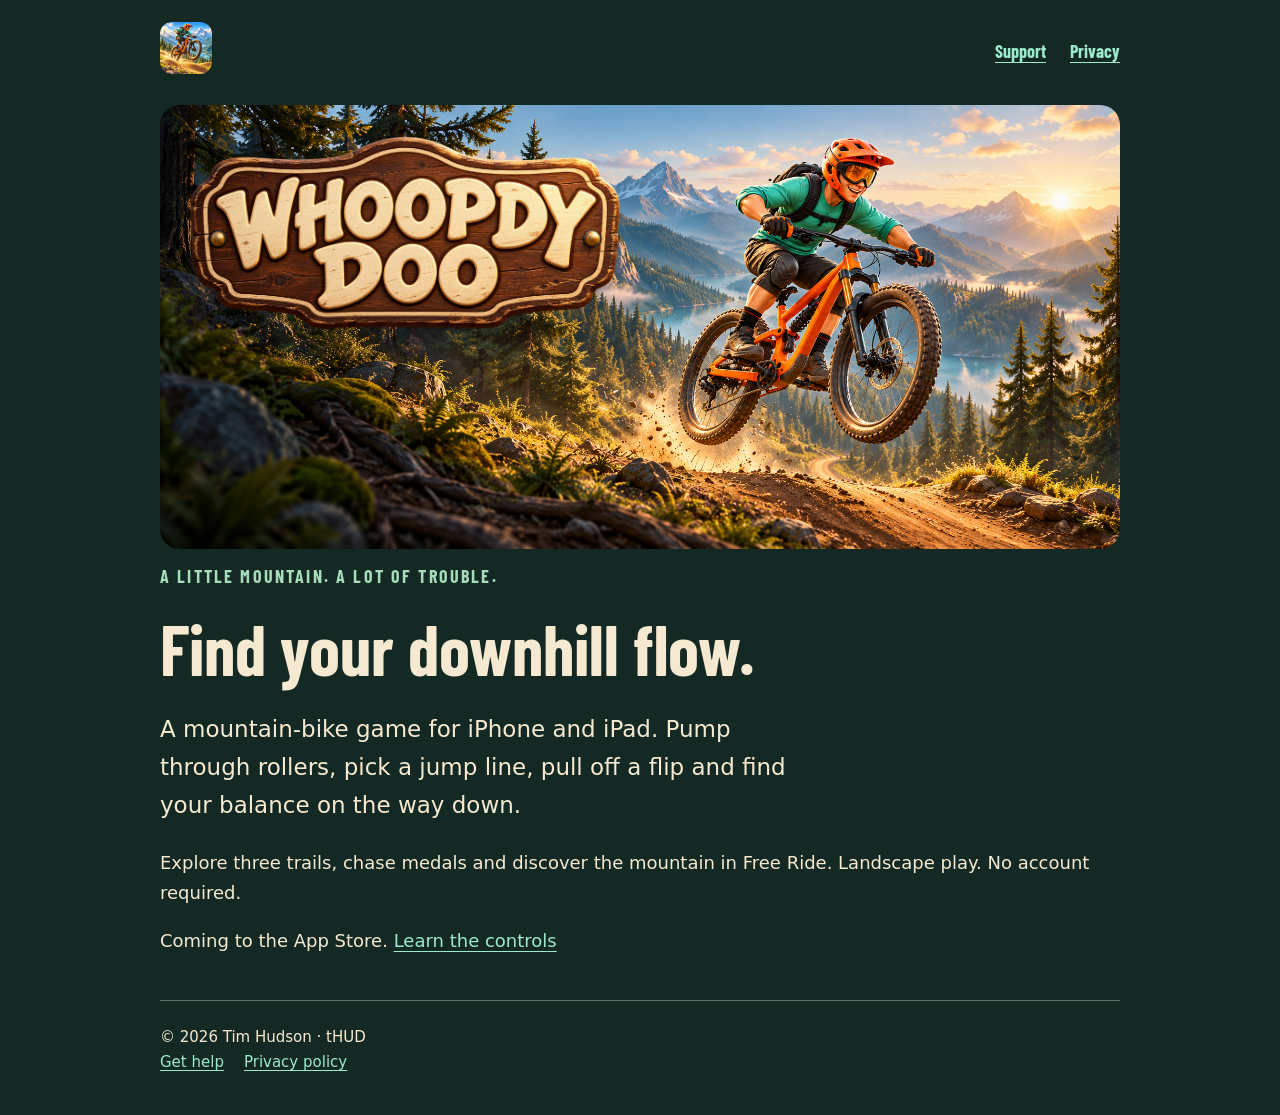
==== index.html @ 70274a1a "Publish Whoopdy Doo support and privacy pages" ====
<!doctype html><html lang="en"><head><meta charset="utf-8"><meta name="viewport" content="width=device-width,initial-scale=1"><title>Find your downhill flow | Whoopdy Doo</title><meta name="description" content="Official Whoopdy Doo mountain-bike game information, support and privacy."><link rel="icon" href="assets/icon.png"><link rel="stylesheet" href="style.css"></head><body><header><a href="./" aria-label="Whoopdy Doo home"><img src="assets/icon.png" alt="Whoopdy Doo mountain biker"></a><nav><a href="support/">Support</a></nav><nav><a href="privacy/">Privacy</a></nav></header><main><section class="hero" aria-label="Illustrated mountain-bike artwork"><img class="rider" src="assets/rider.png" alt="Illustrated rider jumping through a mountain forest"><img class="title" src="assets/title.png" alt="Whoopdy Doo"></section><p class="eyebrow">A LITTLE MOUNTAIN. A LOT OF TROUBLE.</p><h1>Find your downhill flow.</h1><p class="intro">A mountain-bike game for iPhone and iPad. Pump through rollers, pick a jump line, pull off a flip and find your balance on the way down.</p><p>Explore three trails, chase medals and discover the mountain in Free Ride. Landscape play. No account required.</p><p>Coming to the App Store. <a href="support/">Learn the controls</a></p></main><footer>© 2026 Tim Hudson · tHUD<br><a href="support/">Get help</a><a href="privacy/">Privacy policy</a></footer></body></html>
---- style.css ----
@font-face{font-family:Barlow;src:url(assets/BarlowCondensed-Bold.ttf) format("truetype");font-display:swap}*{box-sizing:border-box}body{margin:0;background:#142923;color:#f5ead1;font:18px/1.65 system-ui,sans-serif}a{color:#9ceacb;text-underline-offset:.2em}a:focus-visible{outline:3px solid #ffae4a;outline-offset:5px}header,main,footer{width:min(100% - 40px,960px);margin:auto}header{display:flex;gap:24px;align-items:center;padding:22px 0}header a:first-child{margin-right:auto}header img{width:52px;height:52px;border-radius:12px}h1,h2,.eyebrow,nav{font-family:Barlow,sans-serif;line-height:1.1}h1{font-size:clamp(38px,7vw,70px);margin:24px 0}h2{font-size:29px;margin-top:38px}.hero{position:relative;aspect-ratio:1600/740;border-radius:20px;overflow:hidden;background:#213f32}.hero .rider{width:100%;height:100%;object-fit:cover}.hero .title{position:absolute;width:45%;height:auto;left:3%;top:7%}.eyebrow{color:#a6dcba;letter-spacing:.12em;font-size:18px}.intro{font-size:23px;max-width:660px}.paper{max-width:760px;padding-bottom:35px}footer{border-top:1px solid #577361;padding:24px 0 40px;margin-top:45px;font-size:15px}footer a{margin-right:20px}@media(max-width:540px){header{gap:16px}header nav{font-size:17px}.hero{aspect-ratio:1.5}.hero .rider{object-fit:cover;object-position:68%}.hero .title{width:54%;left:1%;top:3%}.intro{font-size:20px}}
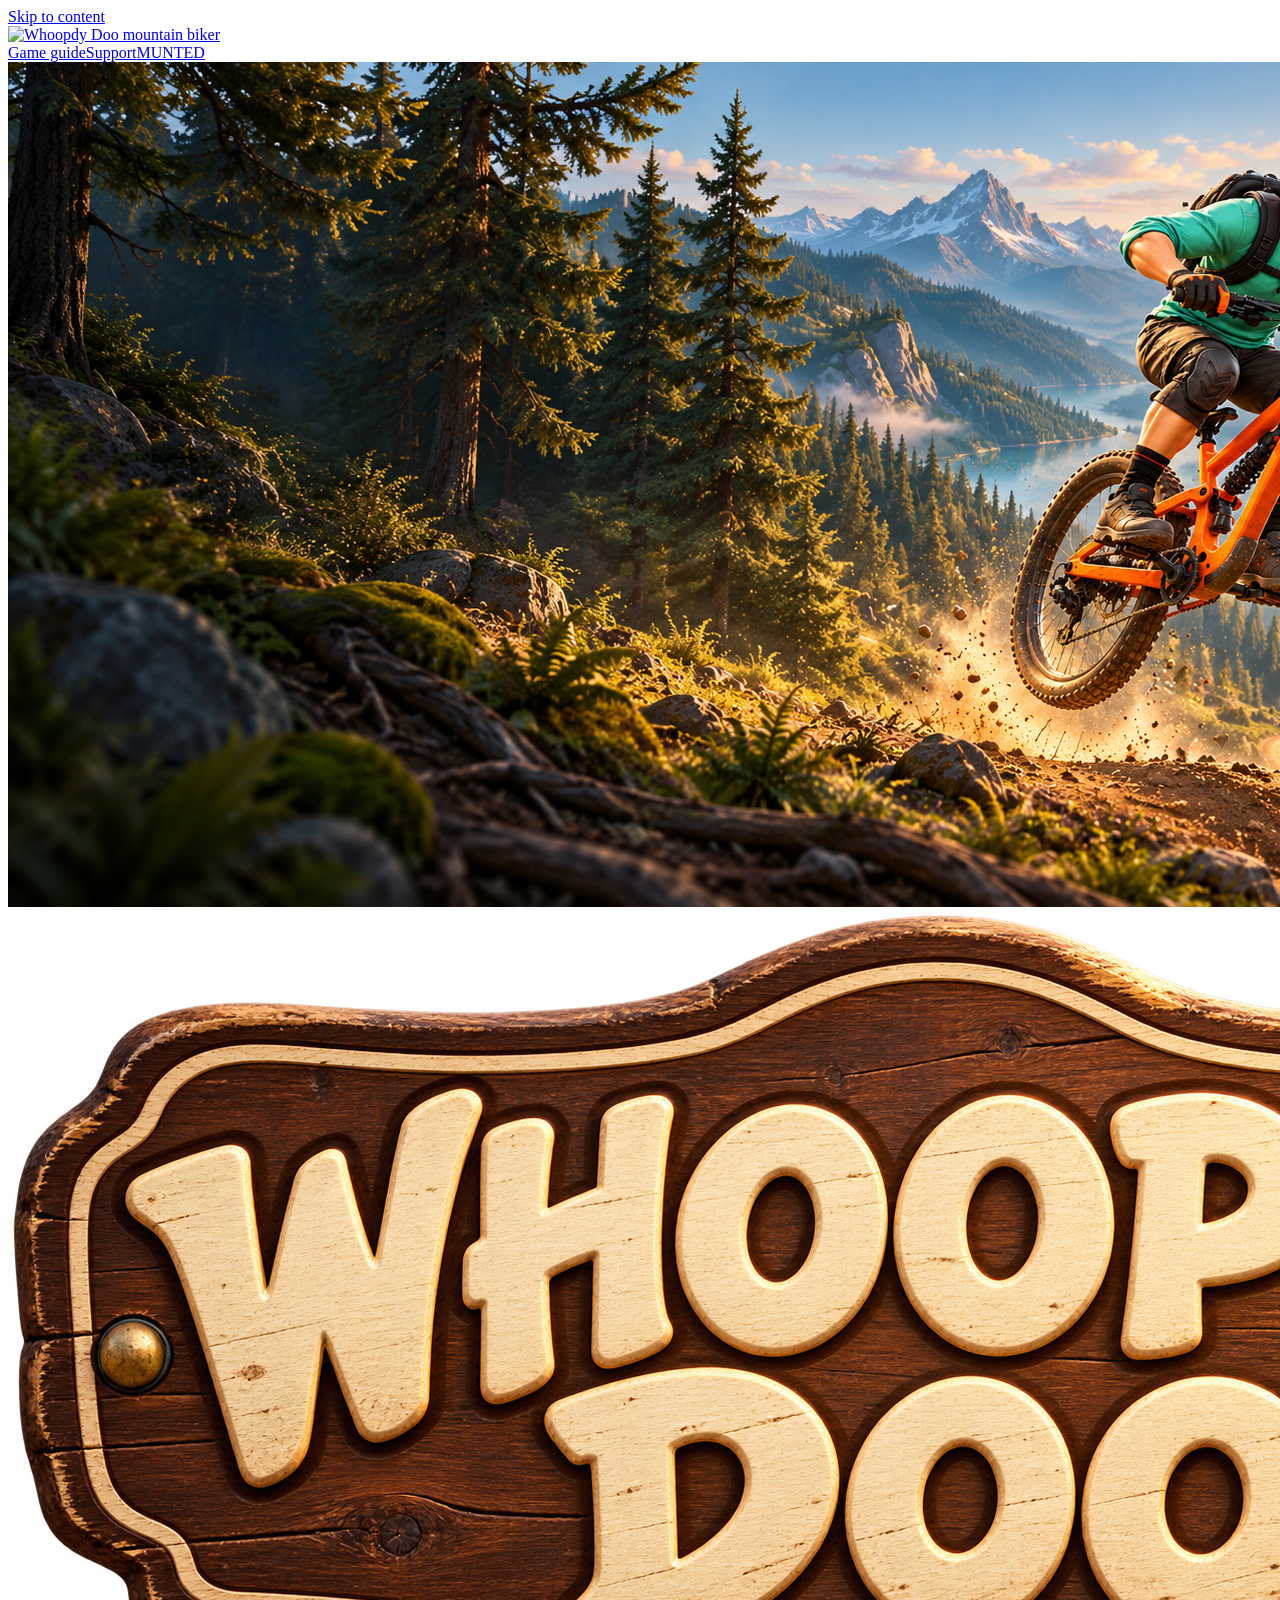
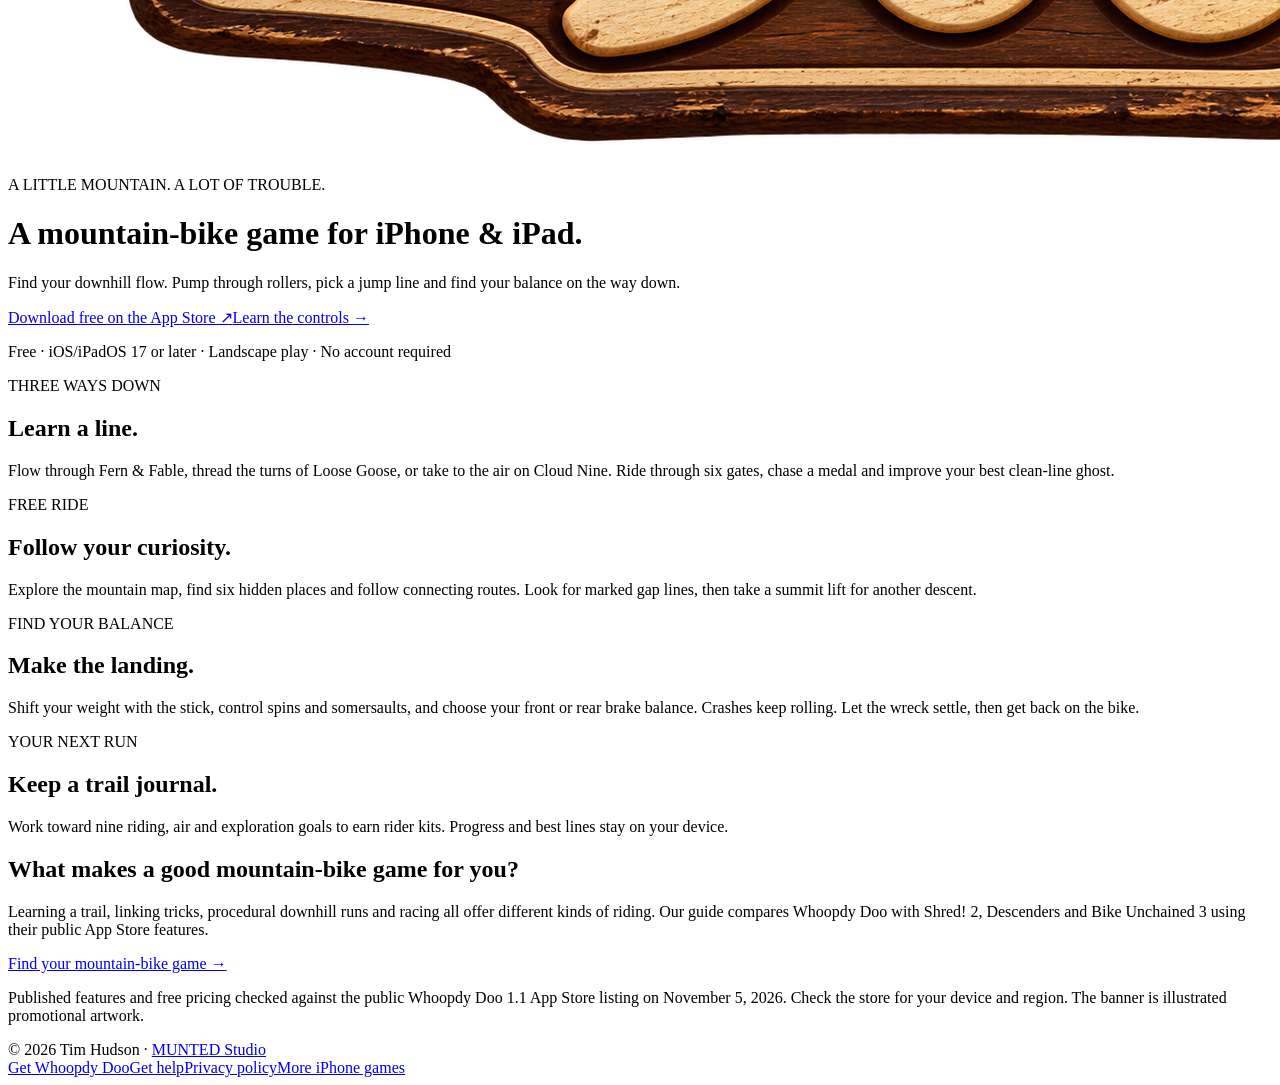
==== commit ffbfadd9: "Publish Whoopdy Doo download and mountain bike game comparison" ====
--- a/index.html
+++ b/index.html
@@ -1 +1,10 @@
-<!doctype html><html lang="en"><head><meta charset="utf-8"><meta name="viewport" content="width=device-width,initial-scale=1"><title>Find your downhill flow | Whoopdy Doo</title><meta name="description" content="Official Whoopdy Doo mountain-bike game information, support and privacy."><link rel="icon" href="assets/icon.png"><link rel="stylesheet" href="style.css"></head><body><header><a href="./" aria-label="Whoopdy Doo home"><img src="assets/icon.png" alt="Whoopdy Doo mountain biker"></a><nav><a href="support/">Support</a></nav><nav><a href="privacy/">Privacy</a></nav></header><main><section class="hero" aria-label="Illustrated mountain-bike artwork"><img class="rider" src="assets/rider.png" alt="Illustrated rider jumping through a mountain forest"><img class="title" src="assets/title.png" alt="Whoopdy Doo"></section><p class="eyebrow">A LITTLE MOUNTAIN. A LOT OF TROUBLE.</p><h1>Find your downhill flow.</h1><p class="intro">A mountain-bike game for iPhone and iPad. Pump through rollers, pick a jump line, pull off a flip and find your balance on the way down.</p><p>Explore three trails, chase medals and discover the mountain in Free Ride. Landscape play. No account required.</p><p>Coming to the App Store. <a href="support/">Learn the controls</a></p></main><footer>© 2026 Tim Hudson · tHUD<br><a href="support/">Get help</a><a href="privacy/">Privacy policy</a></footer></body></html>+<!doctype html>
+<html lang="en"><head><meta charset="utf-8"><meta name="viewport" content="width=device-width,initial-scale=1">
+<title>Whoopdy Doo | Free Mountain Bike Game for iPhone &amp; iPad</title><meta name="description" content="Ride three downhill trails, chase medals and explore Free Ride in Whoopdy Doo, a free mountain-bike game for iPhone and iPad from MUNTED Studio.">
+<link rel="canonical" href="https://timhudsonacs.github.io/whoopdy-doo-site/"><meta property="og:type" content="website"><meta property="og:title" content="Whoopdy Doo | Free Mountain Bike Game for iPhone &amp; iPad"><meta property="og:description" content="Ride three downhill trails, chase medals and explore Free Ride in Whoopdy Doo, a free mountain-bike game for iPhone and iPad from MUNTED Studio."><meta property="og:url" content="https://timhudsonacs.github.io/whoopdy-doo-site/"><meta property="og:image" content="https://timhudsonacs.github.io/whoopdy-doo-site/assets/rider.png"><meta property="og:image:alt" content="Illustrated Whoopdy Doo mountain biker jumping through a forest"><meta name="twitter:card" content="summary_large_image">
+<link rel="icon" href="/whoopdy-doo-site/assets/icon.png"><link rel="stylesheet" href="/whoopdy-doo-site/style.css?v=2">
+<script type="application/ld+json">{"@context": "https://schema.org", "@type": ["VideoGame", "MobileApplication"], "@id": "https://timhudsonacs.github.io/whoopdy-doo-site/#game", "name": "Whoopdy Doo", "url": "https://timhudsonacs.github.io/whoopdy-doo-site/", "description": "A downhill mountain-bike game for iPhone and iPad with three trails, medals, clean-line ghosts and Free Ride exploration.", "applicationCategory": "GameApplication", "gamePlatform": ["iPhone", "iPad"], "operatingSystem": "iOS 17.0 or later", "image": "https://timhudsonacs.github.io/whoopdy-doo-site/assets/icon.png", "downloadUrl": "https://apps.apple.com/us/app/whoopdy-doo/id6826962497", "offers": {"@type": "Offer", "price": "0", "priceCurrency": "USD"}, "creator": {"@type": "Organization", "@id": "https://shutupfly.timhudson.com/studio/#organization", "name": "MUNTED Studio", "url": "https://shutupfly.timhudson.com/studio/"}}</script></head>
+<body><a class="skip" href="#main">Skip to content</a><header><a href="/whoopdy-doo-site/" aria-label="Whoopdy Doo home"><img src="/whoopdy-doo-site/assets/icon.png" width="180" height="180" alt="Whoopdy Doo mountain biker"></a><nav aria-label="Main navigation"><a href="/whoopdy-doo-site/best-mountain-bike-game/">Game guide</a><a href="/whoopdy-doo-site/support/">Support</a><a href="https://shutupfly.timhudson.com/studio/">MUNTED</a></nav></header><main id="main"><section class="hero" aria-label="Illustrated mountain-bike artwork"><img class="rider" src="assets/rider.png" width="1860" height="845" alt="Illustrated rider jumping through a mountain forest"><img class="title" src="assets/title.png" width="1860" height="845" alt="Whoopdy Doo"></section>
+<p class="eyebrow">A LITTLE MOUNTAIN. A LOT OF TROUBLE.</p><h1>A mountain-bike game for iPhone &amp; iPad.</h1><p class="intro">Find your downhill flow. Pump through rollers, pick a jump line and find your balance on the way down.</p><div class="actions"><a class="button" href="https://apps.apple.com/us/app/whoopdy-doo/id6826962497">Download free on the App Store ↗</a><a href="support/">Learn the controls →</a></div><p class="note">Free · iOS/iPadOS 17 or later · Landscape play · No account required</p>
+<section class="feature-grid" aria-label="Ways to ride"><article><p class="eyebrow">THREE WAYS DOWN</p><h2>Learn a line.</h2><p>Flow through Fern &amp; Fable, thread the turns of Loose Goose, or take to the air on Cloud Nine. Ride through six gates, chase a medal and improve your best clean-line ghost.</p></article><article><p class="eyebrow">FREE RIDE</p><h2>Follow your curiosity.</h2><p>Explore the mountain map, find six hidden places and follow connecting routes. Look for marked gap lines, then take a summit lift for another descent.</p></article><article><p class="eyebrow">FIND YOUR BALANCE</p><h2>Make the landing.</h2><p>Shift your weight with the stick, control spins and somersaults, and choose your front or rear brake balance. Crashes keep rolling. Let the wreck settle, then get back on the bike.</p></article><article><p class="eyebrow">YOUR NEXT RUN</p><h2>Keep a trail journal.</h2><p>Work toward nine riding, air and exploration goals to earn rider kits. Progress and best lines stay on your device.</p></article></section>
+<aside class="callout"><h2>What makes a good mountain-bike game for you?</h2><p>Learning a trail, linking tricks, procedural downhill runs and racing all offer different kinds of riding. Our guide compares Whoopdy Doo with Shred! 2, Descenders and Bike Unchained 3 using their public App Store features.</p><a href="best-mountain-bike-game/">Find your mountain-bike game →</a></aside><p class="note">Published features and free pricing checked against the public Whoopdy Doo 1.1 App Store listing on November 5, 2026. Check the store for your device and region. The banner is illustrated promotional artwork.</p></main><footer>© 2026 Tim Hudson · <a href="https://shutupfly.timhudson.com/studio/">MUNTED Studio</a><br><a href="https://apps.apple.com/us/app/whoopdy-doo/id6826962497">Get Whoopdy Doo</a><a href="/whoopdy-doo-site/support/">Get help</a><a href="/whoopdy-doo-site/privacy/">Privacy policy</a><a href="https://shutupfly.timhudson.com/best-iphone-games/">More iPhone games</a></footer></body></html>
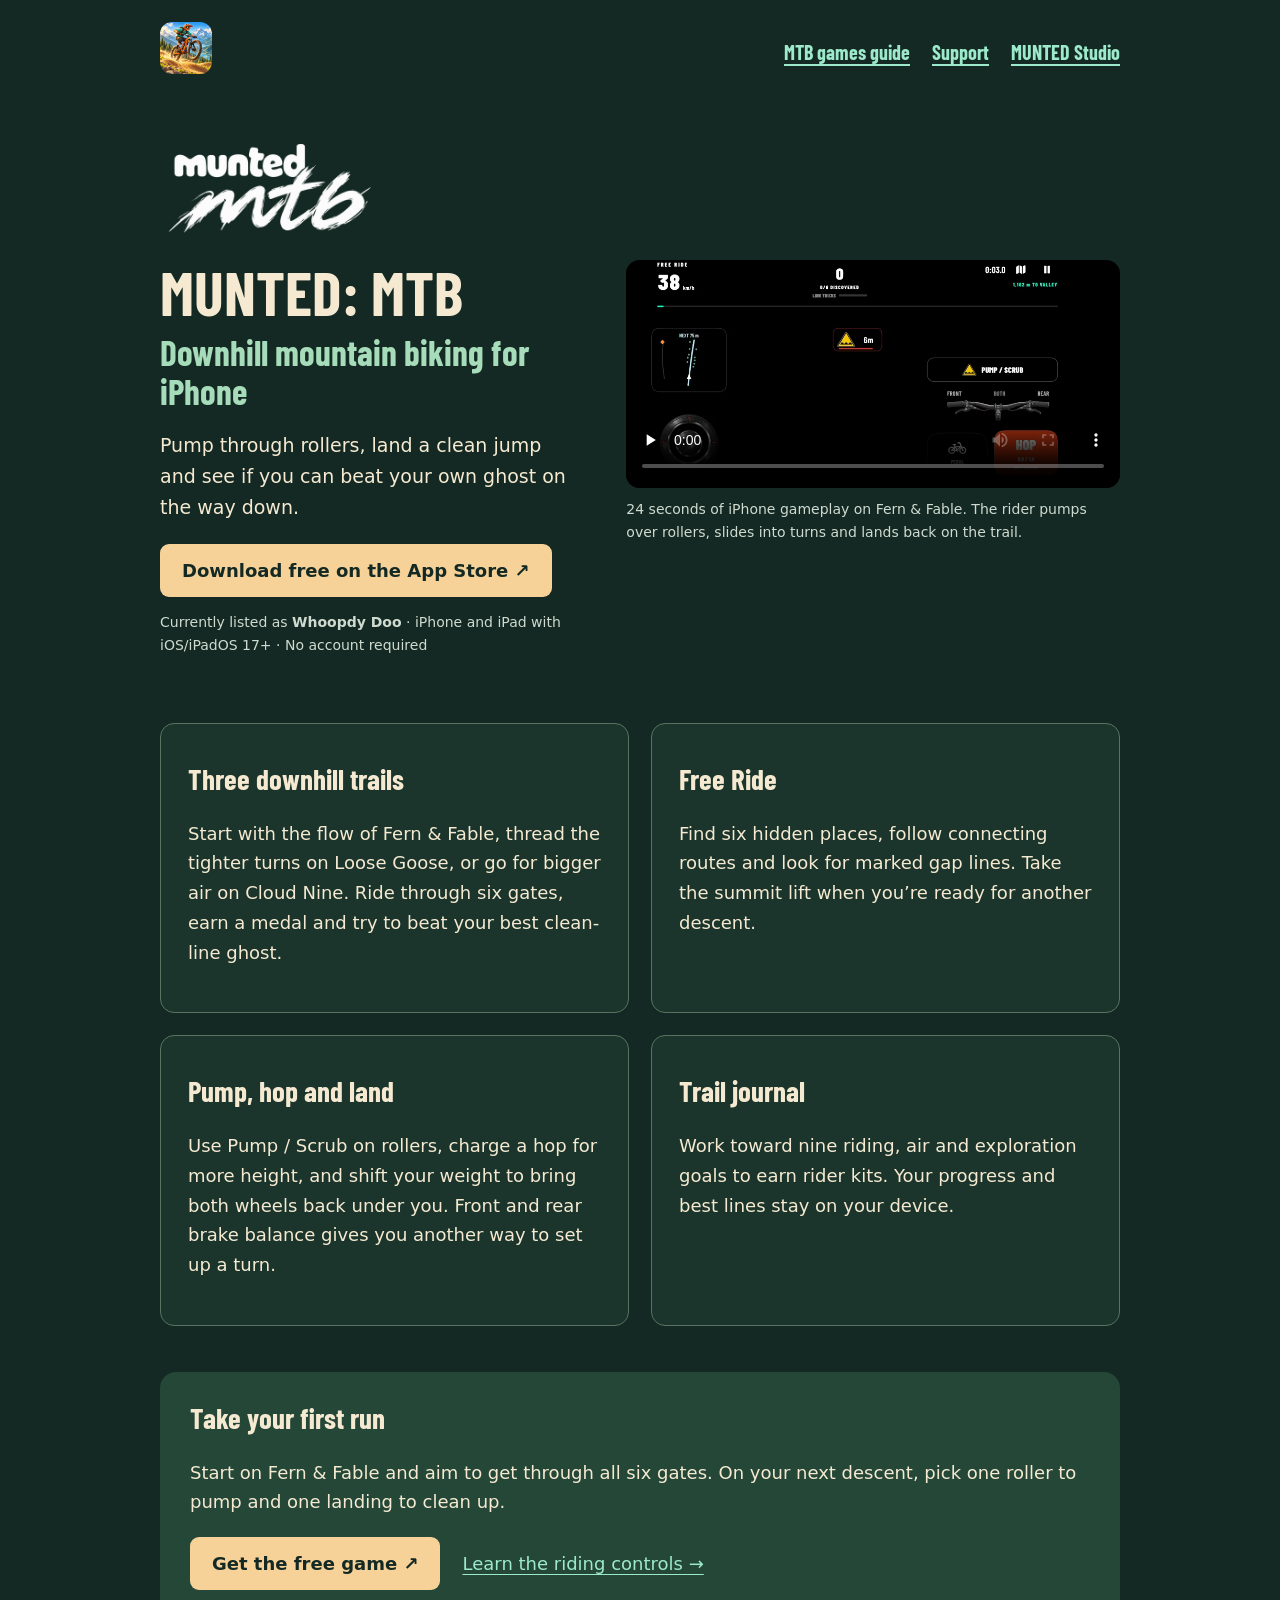
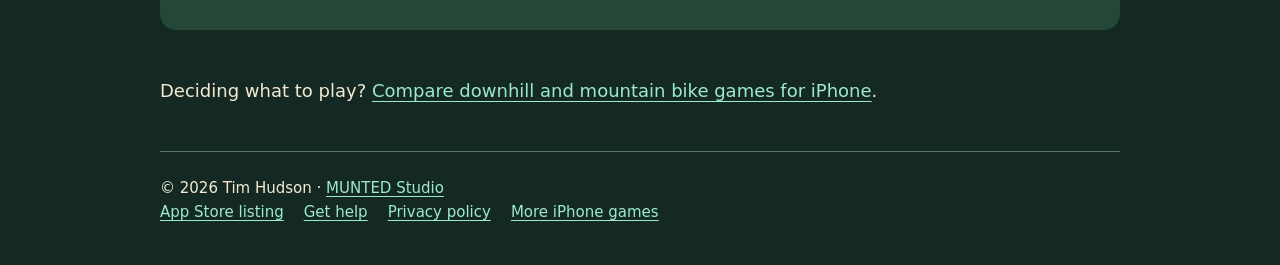
==== commit c779ce92: "Show real downhill gameplay and improve the iPhone MTB guide" ====
--- a/index.html
+++ b/index.html
@@ -1,10 +1,78 @@
 <!doctype html>
-<html lang="en"><head><meta charset="utf-8"><meta name="viewport" content="width=device-width,initial-scale=1">
-<title>Whoopdy Doo | Free Mountain Bike Game for iPhone &amp; iPad</title><meta name="description" content="Ride three downhill trails, chase medals and explore Free Ride in Whoopdy Doo, a free mountain-bike game for iPhone and iPad from MUNTED Studio.">
-<link rel="canonical" href="https://timhudsonacs.github.io/whoopdy-doo-site/"><meta property="og:type" content="website"><meta property="og:title" content="Whoopdy Doo | Free Mountain Bike Game for iPhone &amp; iPad"><meta property="og:description" content="Ride three downhill trails, chase medals and explore Free Ride in Whoopdy Doo, a free mountain-bike game for iPhone and iPad from MUNTED Studio."><meta property="og:url" content="https://timhudsonacs.github.io/whoopdy-doo-site/"><meta property="og:image" content="https://timhudsonacs.github.io/whoopdy-doo-site/assets/rider.png"><meta property="og:image:alt" content="Illustrated Whoopdy Doo mountain biker jumping through a forest"><meta name="twitter:card" content="summary_large_image">
-<link rel="icon" href="/whoopdy-doo-site/assets/icon.png"><link rel="stylesheet" href="/whoopdy-doo-site/style.css?v=2">
-<script type="application/ld+json">{"@context": "https://schema.org", "@type": ["VideoGame", "MobileApplication"], "@id": "https://timhudsonacs.github.io/whoopdy-doo-site/#game", "name": "Whoopdy Doo", "url": "https://timhudsonacs.github.io/whoopdy-doo-site/", "description": "A downhill mountain-bike game for iPhone and iPad with three trails, medals, clean-line ghosts and Free Ride exploration.", "applicationCategory": "GameApplication", "gamePlatform": ["iPhone", "iPad"], "operatingSystem": "iOS 17.0 or later", "image": "https://timhudsonacs.github.io/whoopdy-doo-site/assets/icon.png", "downloadUrl": "https://apps.apple.com/us/app/whoopdy-doo/id6826962497", "offers": {"@type": "Offer", "price": "0", "priceCurrency": "USD"}, "creator": {"@type": "Organization", "@id": "https://shutupfly.timhudson.com/studio/#organization", "name": "MUNTED Studio", "url": "https://shutupfly.timhudson.com/studio/"}}</script></head>
-<body><a class="skip" href="#main">Skip to content</a><header><a href="/whoopdy-doo-site/" aria-label="Whoopdy Doo home"><img src="/whoopdy-doo-site/assets/icon.png" width="180" height="180" alt="Whoopdy Doo mountain biker"></a><nav aria-label="Main navigation"><a href="/whoopdy-doo-site/best-mountain-bike-game/">Game guide</a><a href="/whoopdy-doo-site/support/">Support</a><a href="https://shutupfly.timhudson.com/studio/">MUNTED</a></nav></header><main id="main"><section class="hero" aria-label="Illustrated mountain-bike artwork"><img class="rider" src="assets/rider.png" width="1860" height="845" alt="Illustrated rider jumping through a mountain forest"><img class="title" src="assets/title.png" width="1860" height="845" alt="Whoopdy Doo"></section>
-<p class="eyebrow">A LITTLE MOUNTAIN. A LOT OF TROUBLE.</p><h1>A mountain-bike game for iPhone &amp; iPad.</h1><p class="intro">Find your downhill flow. Pump through rollers, pick a jump line and find your balance on the way down.</p><div class="actions"><a class="button" href="https://apps.apple.com/us/app/whoopdy-doo/id6826962497">Download free on the App Store ↗</a><a href="support/">Learn the controls →</a></div><p class="note">Free · iOS/iPadOS 17 or later · Landscape play · No account required</p>
-<section class="feature-grid" aria-label="Ways to ride"><article><p class="eyebrow">THREE WAYS DOWN</p><h2>Learn a line.</h2><p>Flow through Fern &amp; Fable, thread the turns of Loose Goose, or take to the air on Cloud Nine. Ride through six gates, chase a medal and improve your best clean-line ghost.</p></article><article><p class="eyebrow">FREE RIDE</p><h2>Follow your curiosity.</h2><p>Explore the mountain map, find six hidden places and follow connecting routes. Look for marked gap lines, then take a summit lift for another descent.</p></article><article><p class="eyebrow">FIND YOUR BALANCE</p><h2>Make the landing.</h2><p>Shift your weight with the stick, control spins and somersaults, and choose your front or rear brake balance. Crashes keep rolling. Let the wreck settle, then get back on the bike.</p></article><article><p class="eyebrow">YOUR NEXT RUN</p><h2>Keep a trail journal.</h2><p>Work toward nine riding, air and exploration goals to earn rider kits. Progress and best lines stay on your device.</p></article></section>
-<aside class="callout"><h2>What makes a good mountain-bike game for you?</h2><p>Learning a trail, linking tricks, procedural downhill runs and racing all offer different kinds of riding. Our guide compares Whoopdy Doo with Shred! 2, Descenders and Bike Unchained 3 using their public App Store features.</p><a href="best-mountain-bike-game/">Find your mountain-bike game →</a></aside><p class="note">Published features and free pricing checked against the public Whoopdy Doo 1.1 App Store listing on November 5, 2026. Check the store for your device and region. The banner is illustrated promotional artwork.</p></main><footer>© 2026 Tim Hudson · <a href="https://shutupfly.timhudson.com/studio/">MUNTED Studio</a><br><a href="https://apps.apple.com/us/app/whoopdy-doo/id6826962497">Get Whoopdy Doo</a><a href="/whoopdy-doo-site/support/">Get help</a><a href="/whoopdy-doo-site/privacy/">Privacy policy</a><a href="https://shutupfly.timhudson.com/best-iphone-games/">More iPhone games</a></footer></body></html>+<html lang="en">
+<head>
+  <meta charset="utf-8">
+  <meta name="viewport" content="width=device-width,initial-scale=1">
+  <title>MUNTED: MTB | Free Downhill Mountain Bike Game for iPhone</title>
+  <meta name="google-site-verification" content="oeOaqKVYe6CMXLWaYqzfzxqgpllhkVoMP37SHTGKVPU">
+  <meta name="apple-itunes-app" content="app-id=6826962497, affiliate-data=pt=127545438&amp;ct=mtb_game_site&amp;mt=8">
+  <meta name="description" content="Pump rollers, land jumps and chase your own ghost in MUNTED: MTB. Play the free downhill mountain bike game on iPhone and iPad, listed as Whoopdy Doo.">
+  <link rel="canonical" href="https://timhudsonacs.github.io/whoopdy-doo-site/">
+  <meta property="og:type" content="website">
+  <meta property="og:title" content="MUNTED: MTB | Free Downhill Mountain Bike Game for iPhone">
+  <meta property="og:description" content="Ride three downhill trails and explore in Free Ride. Free for iPhone and iPad, currently listed as Whoopdy Doo.">
+  <meta property="og:url" content="https://timhudsonacs.github.io/whoopdy-doo-site/">
+  <meta property="og:image" content="https://timhudsonacs.github.io/whoopdy-doo-site/assets/fern-and-fable-preview.webp">
+  <meta property="og:image:alt" content="iPhone gameplay on the Fern &amp; Fable downhill trail">
+  <meta name="twitter:card" content="summary_large_image">
+  <link rel="icon" href="assets/icon.png">
+  <link rel="stylesheet" href="style.css?v=3">
+  <script type="application/ld+json">
+  {
+    "@context": "https://schema.org",
+    "@type": ["VideoGame", "MobileApplication"],
+    "@id": "https://timhudsonacs.github.io/whoopdy-doo-site/#game",
+    "name": "MUNTED: MTB",
+    "alternateName": "Whoopdy Doo",
+    "url": "https://timhudsonacs.github.io/whoopdy-doo-site/",
+    "description": "A free downhill mountain bike game for iPhone and iPad, currently listed as Whoopdy Doo. Ride three trails, chase medals and clean-line ghosts, or explore in Free Ride.",
+    "applicationCategory": "GameApplication",
+    "gamePlatform": ["iPhone", "iPad"],
+    "operatingSystem": "iOS 17.0 or later",
+    "image": "https://timhudsonacs.github.io/whoopdy-doo-site/assets/munted-mtb-logo.webp",
+    "screenshot": "https://timhudsonacs.github.io/whoopdy-doo-site/assets/fern-and-fable-preview.webp",
+    "downloadUrl": "https://apps.apple.com/us/app/whoopdy-doo/id6826962497",
+    "offers": {"@type": "Offer", "price": "0", "priceCurrency": "USD"},
+    "creator": {"@type": "Organization", "@id": "https://shutupfly.timhudson.com/studio/#organization", "name": "MUNTED Studio", "url": "https://shutupfly.timhudson.com/studio/"}
+  }
+  </script>
+</head>
+<body>
+<a class="skip" href="#main">Skip to content</a>
+<header>
+  <a href="/whoopdy-doo-site/" aria-label="MUNTED MTB home"><img src="assets/icon.png" width="180" height="180" alt=""></a>
+  <nav aria-label="Main navigation"><a href="best-mountain-bike-game/">MTB games guide</a><a href="support/">Support</a><a href="https://shutupfly.timhudson.com/studio/">MUNTED Studio</a></nav>
+</header>
+<main id="main">
+  <section class="release-hero" aria-labelledby="release-title">
+    <div>
+      <img class="release-logo" src="assets/munted-mtb-logo.webp" width="960" height="480" alt="">
+      <h1 id="release-title">MUNTED: MTB <span>Downhill mountain biking for iPhone</span></h1>
+      <p class="intro">Pump through rollers, land a clean jump and see if you can beat your own ghost on the way down.</p>
+      <div class="actions"><a class="button" href="https://apps.apple.com/app/apple-store/id6826962497?pt=127545438&amp;ct=mtb_game_site&amp;mt=8" aria-describedby="store-details">Download free on the App Store ↗</a></div>
+      <p class="note" id="store-details">Currently listed as <strong>Whoopdy Doo</strong> · iPhone and iPad with iOS/iPadOS 17+ · No account required</p>
+    </div>
+    <figure class="ride-preview">
+      <video controls playsinline preload="none" width="960" height="444" poster="assets/fern-and-fable-preview.webp" aria-label="Fern and Fable gameplay preview" aria-describedby="ride-caption">
+        <source src="assets/fern-and-fable-iphone.mp4" type="video/mp4">
+        <a href="assets/fern-and-fable-iphone.mp4">Open the gameplay video</a>
+      </video>
+      <figcaption id="ride-caption">24 seconds of iPhone gameplay on Fern &amp; Fable. The rider pumps over rollers, slides into turns and lands back on the trail.</figcaption>
+    </figure>
+  </section>
+  <section class="feature-grid" aria-label="Ways to ride">
+    <article><h2>Three downhill trails</h2><p>Start with the flow of Fern &amp; Fable, thread the tighter turns on Loose Goose, or go for bigger air on Cloud Nine. Ride through six gates, earn a medal and try to beat your best clean-line ghost.</p></article>
+    <article><h2>Free Ride</h2><p>Find six hidden places, follow connecting routes and look for marked gap lines. Take the summit lift when you’re ready for another descent.</p></article>
+    <article><h2>Pump, hop and land</h2><p>Use Pump / Scrub on rollers, charge a hop for more height, and shift your weight to bring both wheels back under you. Front and rear brake balance gives you another way to set up a turn.</p></article>
+    <article><h2>Trail journal</h2><p>Work toward nine riding, air and exploration goals to earn rider kits. Your progress and best lines stay on your device.</p></article>
+  </section>
+  <aside class="callout">
+    <h2>Take your first run</h2>
+    <p>Start on Fern &amp; Fable and aim to get through all six gates. On your next descent, pick one roller to pump and one landing to clean up.</p>
+    <div class="actions"><a class="button" href="https://apps.apple.com/app/apple-store/id6826962497?pt=127545438&amp;ct=mtb_game_site&amp;mt=8" aria-describedby="store-details">Get the free game ↗</a><a href="support/">Learn the riding controls →</a></div>
+  </aside>
+  <p>Deciding what to play? <a href="best-mountain-bike-game/">Compare downhill and mountain bike games for iPhone</a>.</p>
+</main>
+<footer>© 2026 Tim Hudson · <a href="https://shutupfly.timhudson.com/studio/">MUNTED Studio</a><br><a href="https://apps.apple.com/us/app/whoopdy-doo/id6826962497">App Store listing</a><a href="support/">Get help</a><a href="privacy/">Privacy policy</a><a href="https://shutupfly.timhudson.com/best-iphone-games/">More iPhone games</a></footer>
+</body>
+</html>
--- a/style.css
+++ b/style.css
@@ -0,0 +1,27 @@
+@font-face{font-family:Barlow;src:url(assets/BarlowCondensed-Bold.ttf) format("truetype");font-display:swap}*{box-sizing:border-box}body{margin:0;background:#142923;color:#f5ead1;font:18px/1.65 system-ui,sans-serif}a{color:#9ceacb;text-underline-offset:.2em}a:focus-visible{outline:3px solid #ffae4a;outline-offset:5px}header,main,footer{width:min(100% - 40px,960px);margin:auto}header{display:flex;gap:24px;align-items:center;padding:22px 0}header a:first-child{margin-right:auto}header img{width:52px;height:52px;border-radius:12px}h1,h2,.eyebrow,nav{font-family:Barlow,sans-serif;line-height:1.1}h1{font-size:clamp(38px,7vw,70px);margin:24px 0}h2{font-size:29px;margin-top:38px}.hero{position:relative;aspect-ratio:1600/740;border-radius:20px;overflow:hidden;background:#213f32}.hero .rider{width:100%;height:100%;object-fit:cover}.hero .title{position:absolute;width:45%;height:auto;left:3%;top:7%}.eyebrow{color:#a6dcba;letter-spacing:.12em;font-size:18px}.intro{font-size:23px;max-width:660px}.paper{max-width:760px;padding-bottom:35px}footer{border-top:1px solid #577361;padding:24px 0 40px;margin-top:45px;font-size:15px}footer a{margin-right:20px}@media(max-width:540px){header{gap:16px}header nav{font-size:17px}.hero{aspect-ratio:1.5}.hero .rider{object-fit:cover;object-position:68%}.hero .title{width:54%;left:1%;top:3%}.intro{font-size:20px}}
+/* Public release and riding guide */
+html{scroll-behavior:smooth;scroll-padding-top:24px}header nav{display:flex;gap:22px;flex-wrap:wrap}header nav a:first-child{margin-right:0}header nav a{font-size:20px}h3{font:30px/1.15 Barlow,sans-serif;margin:0 0 18px}section{margin-bottom:44px}.hero{margin-bottom:30px}img{max-width:100%}.actions{display:flex;flex-wrap:wrap;gap:22px;align-items:center;margin:28px 0}.button{display:inline-block;padding:13px 22px;background:#f6d299;color:#142923;border-radius:9px;text-decoration:none;font-weight:750;line-height:1.5}.button:hover{background:#ffe5b9}.note{font-size:14px;color:#cfdbd0;max-width:850px}.feature-grid{display:grid;grid-template-columns:1fr 1fr;gap:22px;margin:40px 0}.feature-grid article{padding:27px;border:1px solid #577361;border-radius:14px;background:#1b352c}.feature-grid h2{margin-top:12px}.feature-grid p{margin-top:0}.callout{padding:30px;background:#244738;border-radius:16px;margin:46px 0}.callout h2{margin-top:0}.riding-guide>h1{max-width:850px}.disclosure{padding:20px 24px;border-left:3px solid #f6d299;background:#1b352c}.jump-links{display:flex;gap:20px;flex-wrap:wrap;margin:30px 0 45px}.jump-links a{font:20px Barlow,sans-serif}.table-scroll{max-width:100%;overflow:auto;border:1px solid #577361;border-radius:12px}.table-scroll:focus-visible{outline:3px solid #ffae4a;outline-offset:4px}table{width:100%;border-collapse:collapse;font-size:16px;min-width:650px;text-align:left}caption{text-align:left;font-weight:700;padding:16px;background:#244738}th,td{padding:16px;vertical-align:top;border-top:1px solid #577361}thead{background:#1b352c}tbody th{min-width:150px}.skip{position:absolute;left:12px;top:-100px;background:#f6d299;color:#142923;padding:12px;z-index:2}.skip:focus{top:12px}footer{overflow-wrap:anywhere}footer a{display:inline-block}a,button{touch-action:manipulation}@media(max-width:640px){.feature-grid{grid-template-columns:1fr;gap:16px}.feature-grid article,.callout{padding:22px}header{align-items:flex-start;gap:16px}header nav{gap:14px}header nav a{font-size:18px}h1{font-size:42px}.disclosure{padding:16px 20px}.actions .button{width:100%;text-align:center}}@media(prefers-reduced-motion:reduce){html{scroll-behavior:auto}}
+
+.release-hero {
+  display: grid;
+  grid-template-columns: 1fr 1.18fr;
+  gap: clamp(24px, 4vw, 48px);
+  align-items: center;
+  margin: 28px 0 52px;
+}
+.release-logo { display: block; width: min(220px, 65%); height: auto; }
+.release-hero h1 { font-size: clamp(42px, 5vw, 62px); margin: 14px 0 18px; }
+.release-hero h1 span { display: block; font-size: .57em; margin-top: 8px; color: #a6dcba; }
+.release-hero .intro { font-size: 19px; }
+.release-hero .actions, .callout .actions { margin: 20px 0 10px; }
+.ride-preview { margin: 0; }
+.ride-preview video { display: block; width: 100%; height: auto; aspect-ratio: 960 / 444; background: #101d19; border-radius: 14px; }
+.ride-preview figcaption { color: #cfdbd0; font-size: 14px; margin-top: 10px; }
+.guide-picks { padding-left: 1.35em; }
+.guide-picks li { margin-bottom: .7em; }
+.riding-guide figure { max-width: 760px; }
+.riding-guide .ride-preview img { display: block; width: 100%; height: auto; border-radius: 14px; }
+.riding-guide .feature-grid h3 { margin-bottom: 10px; }
+@media (max-width: 720px) {
+  .release-hero { grid-template-columns: 1fr; margin-top: 0; }
+}
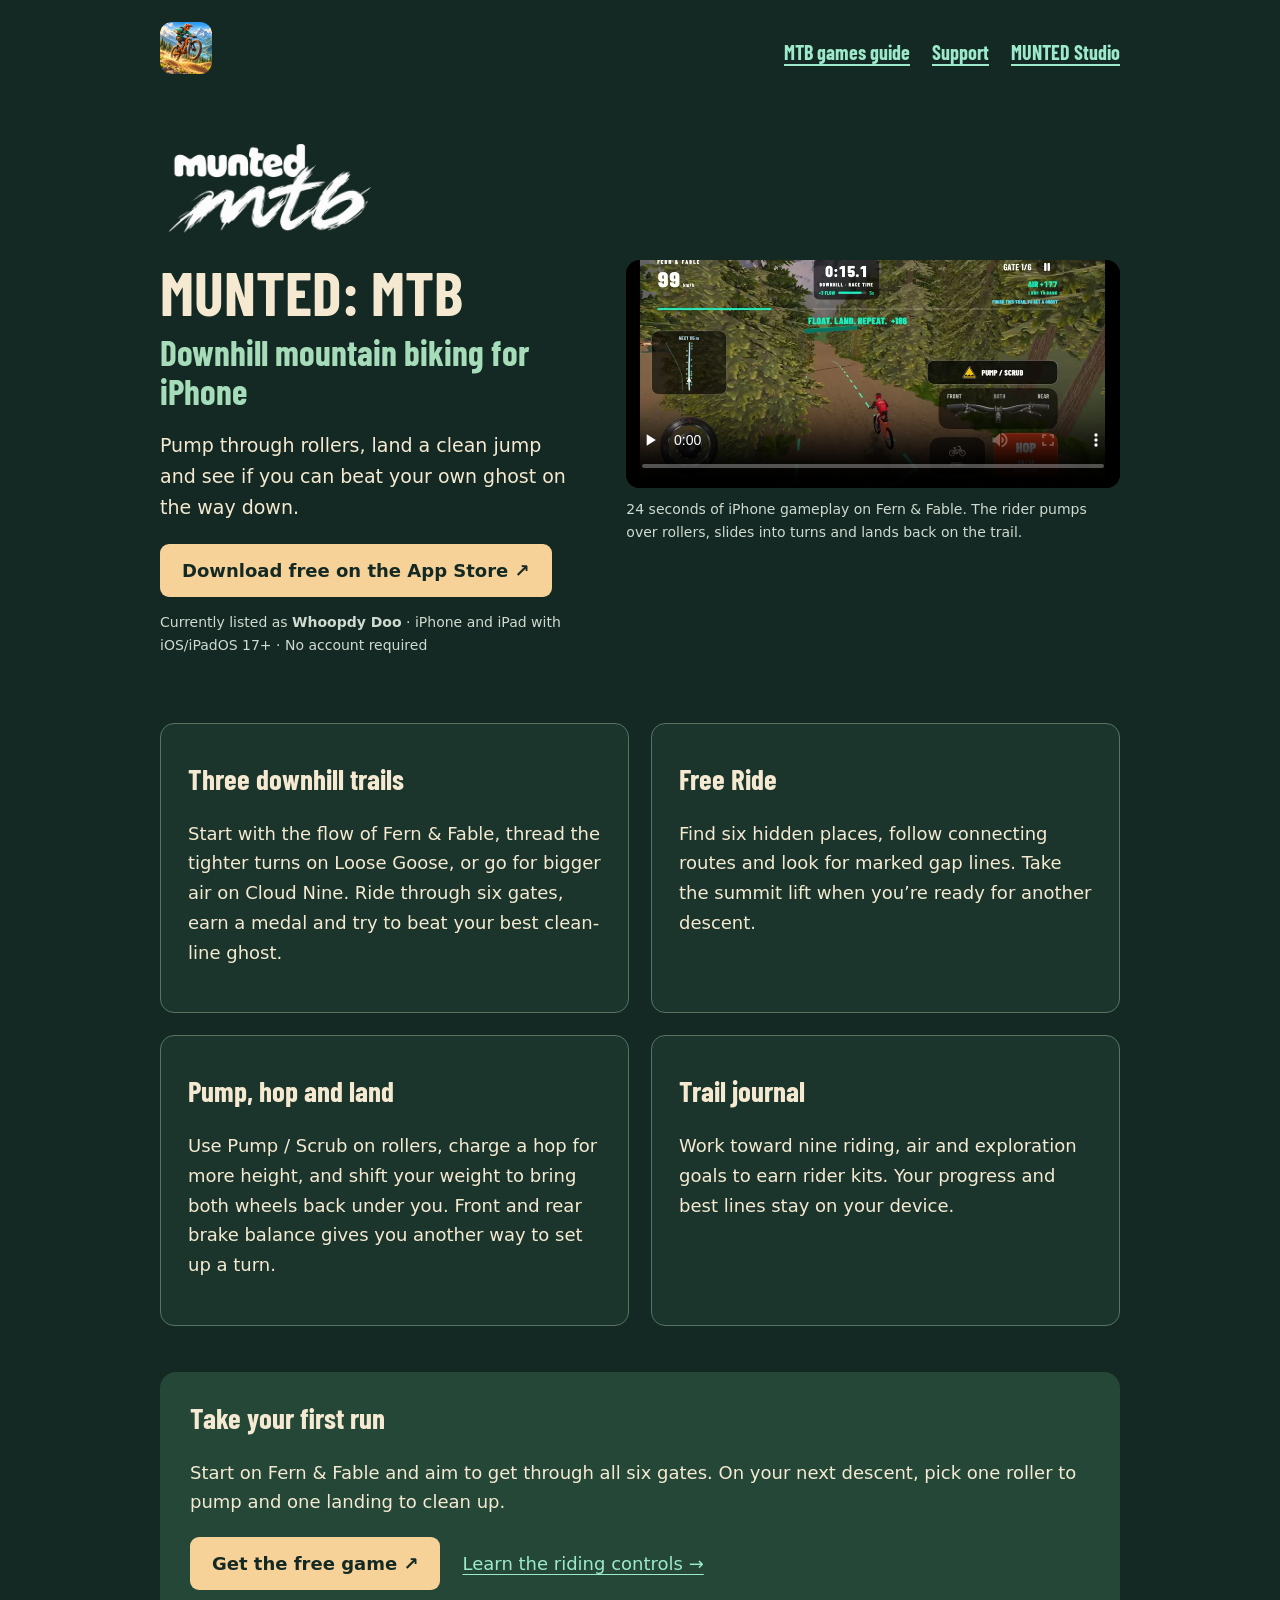
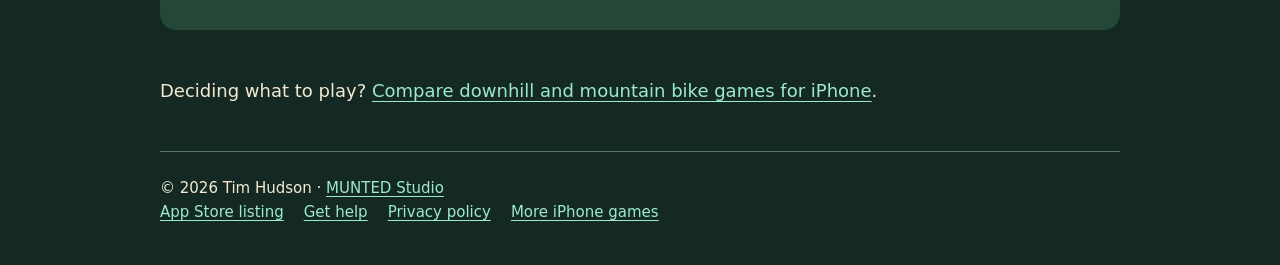
==== commit ee7c8724: "Show a clear riding frame before preview playback" ====
--- a/index.html
+++ b/index.html
@@ -12,7 +12,7 @@
   <meta property="og:title" content="MUNTED: MTB | Free Downhill Mountain Bike Game for iPhone">
   <meta property="og:description" content="Ride three downhill trails and explore in Free Ride. Free for iPhone and iPad, currently listed as Whoopdy Doo.">
   <meta property="og:url" content="https://timhudsonacs.github.io/whoopdy-doo-site/">
-  <meta property="og:image" content="https://timhudsonacs.github.io/whoopdy-doo-site/assets/fern-and-fable-preview.webp">
+  <meta property="og:image" content="https://timhudsonacs.github.io/whoopdy-doo-site/assets/fern-and-fable-gameplay.webp">
   <meta property="og:image:alt" content="iPhone gameplay on the Fern &amp; Fable downhill trail">
   <meta name="twitter:card" content="summary_large_image">
   <link rel="icon" href="assets/icon.png">
@@ -30,7 +30,7 @@
     "gamePlatform": ["iPhone", "iPad"],
     "operatingSystem": "iOS 17.0 or later",
     "image": "https://timhudsonacs.github.io/whoopdy-doo-site/assets/munted-mtb-logo.webp",
-    "screenshot": "https://timhudsonacs.github.io/whoopdy-doo-site/assets/fern-and-fable-preview.webp",
+    "screenshot": "https://timhudsonacs.github.io/whoopdy-doo-site/assets/fern-and-fable-gameplay.webp",
     "downloadUrl": "https://apps.apple.com/us/app/whoopdy-doo/id6826962497",
     "offers": {"@type": "Offer", "price": "0", "priceCurrency": "USD"},
     "creator": {"@type": "Organization", "@id": "https://shutupfly.timhudson.com/studio/#organization", "name": "MUNTED Studio", "url": "https://shutupfly.timhudson.com/studio/"}
@@ -52,8 +52,8 @@
       <div class="actions"><a class="button" href="https://apps.apple.com/app/apple-store/id6826962497?pt=127545438&amp;ct=mtb_game_site&amp;mt=8" aria-describedby="store-details">Download free on the App Store ↗</a></div>
       <p class="note" id="store-details">Currently listed as <strong>Whoopdy Doo</strong> · iPhone and iPad with iOS/iPadOS 17+ · No account required</p>
     </div>
-    <figure class="ride-preview">
-      <video controls playsinline preload="none" width="960" height="444" poster="assets/fern-and-fable-preview.webp" aria-label="Fern and Fable gameplay preview" aria-describedby="ride-caption">
+    <figure class="ride-preview" id="gameplay">
+      <video controls playsinline preload="none" width="960" height="444" poster="assets/fern-and-fable-gameplay.webp" aria-label="Fern and Fable gameplay preview" aria-describedby="ride-caption">
         <source src="assets/fern-and-fable-iphone.mp4" type="video/mp4">
         <a href="assets/fern-and-fable-iphone.mp4">Open the gameplay video</a>
       </video>
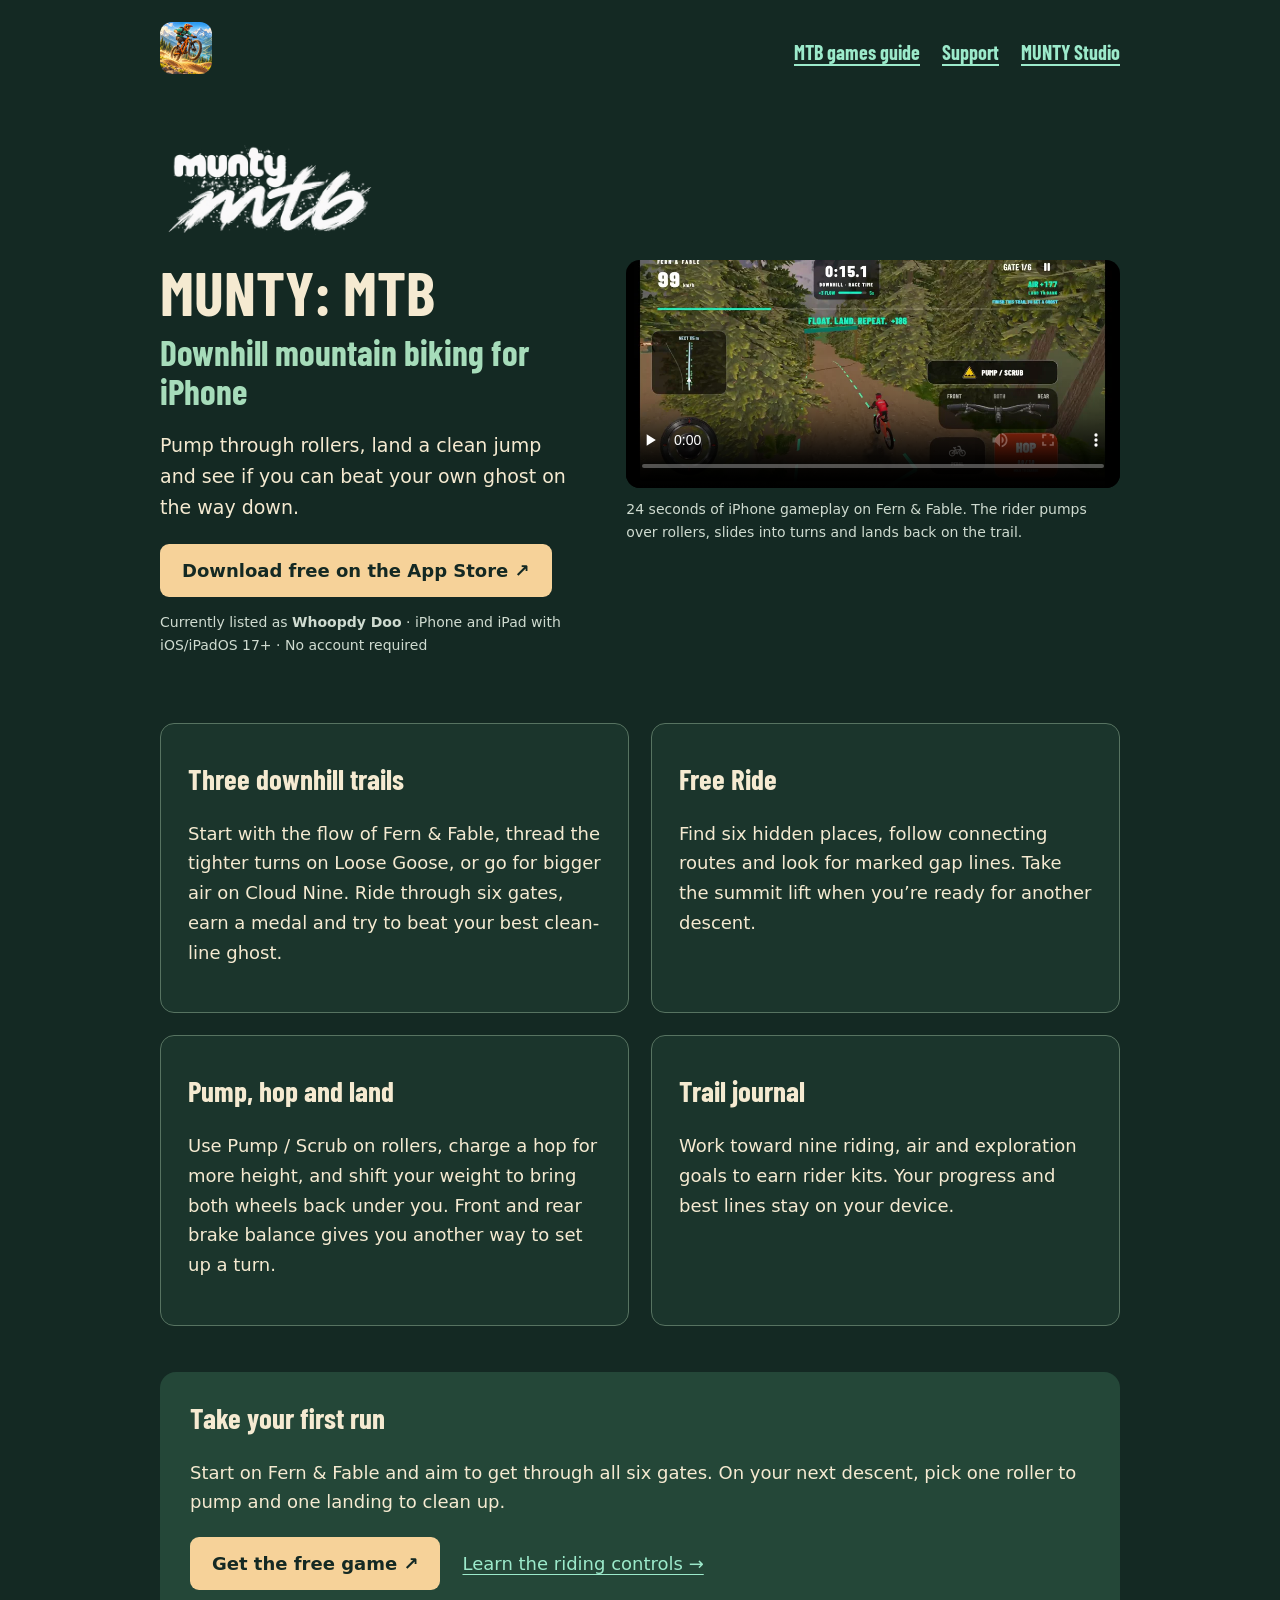
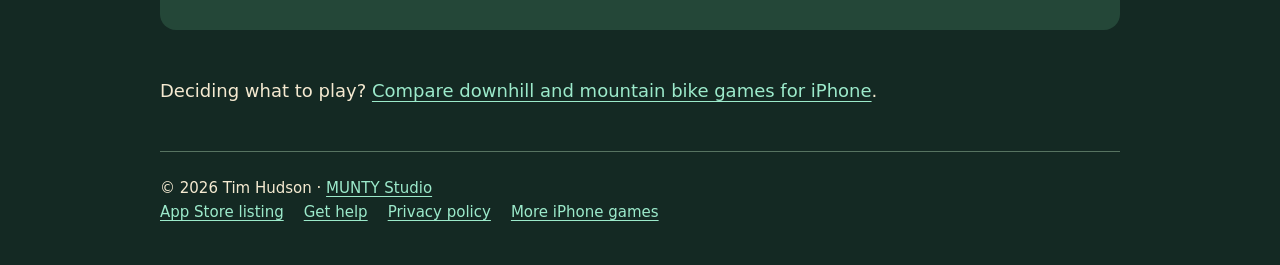
==== commit 774b7e3f: "Rebrand the MTB website to Munty" ====
--- a/index.html
+++ b/index.html
@@ -3,13 +3,13 @@
 <head>
   <meta charset="utf-8">
   <meta name="viewport" content="width=device-width,initial-scale=1">
-  <title>MUNTED: MTB | Free Downhill Mountain Bike Game for iPhone</title>
+  <title>MUNTY: MTB | Free Downhill Mountain Bike Game for iPhone</title>
   <meta name="google-site-verification" content="oeOaqKVYe6CMXLWaYqzfzxqgpllhkVoMP37SHTGKVPU">
   <meta name="apple-itunes-app" content="app-id=6826962497, affiliate-data=pt=127545438&amp;ct=mtb_game_site&amp;mt=8">
-  <meta name="description" content="Pump rollers, land jumps and chase your own ghost in MUNTED: MTB. Play the free downhill mountain bike game on iPhone and iPad, listed as Whoopdy Doo.">
+  <meta name="description" content="Pump rollers, land jumps and chase your own ghost in MUNTY: MTB. Play the free downhill mountain bike game on iPhone and iPad, listed as Whoopdy Doo.">
   <link rel="canonical" href="https://timhudsonacs.github.io/whoopdy-doo-site/">
   <meta property="og:type" content="website">
-  <meta property="og:title" content="MUNTED: MTB | Free Downhill Mountain Bike Game for iPhone">
+  <meta property="og:title" content="MUNTY: MTB | Free Downhill Mountain Bike Game for iPhone">
   <meta property="og:description" content="Ride three downhill trails and explore in Free Ride. Free for iPhone and iPad, currently listed as Whoopdy Doo.">
   <meta property="og:url" content="https://timhudsonacs.github.io/whoopdy-doo-site/">
   <meta property="og:image" content="https://timhudsonacs.github.io/whoopdy-doo-site/assets/fern-and-fable-gameplay.webp">
@@ -22,7 +22,7 @@
     "@context": "https://schema.org",
     "@type": ["VideoGame", "MobileApplication"],
     "@id": "https://timhudsonacs.github.io/whoopdy-doo-site/#game",
-    "name": "MUNTED: MTB",
+    "name": "MUNTY: MTB",
     "alternateName": "Whoopdy Doo",
     "url": "https://timhudsonacs.github.io/whoopdy-doo-site/",
     "description": "A free downhill mountain bike game for iPhone and iPad, currently listed as Whoopdy Doo. Ride three trails, chase medals and clean-line ghosts, or explore in Free Ride.",
@@ -33,21 +33,21 @@
     "screenshot": "https://timhudsonacs.github.io/whoopdy-doo-site/assets/fern-and-fable-gameplay.webp",
     "downloadUrl": "https://apps.apple.com/us/app/whoopdy-doo/id6826962497",
     "offers": {"@type": "Offer", "price": "0", "priceCurrency": "USD"},
-    "creator": {"@type": "Organization", "@id": "https://shutupfly.timhudson.com/studio/#organization", "name": "MUNTED Studio", "url": "https://shutupfly.timhudson.com/studio/"}
+    "creator": {"@type": "Organization", "@id": "https://shutupfly.timhudson.com/studio/#organization", "name": "MUNTY Studio", "url": "https://shutupfly.timhudson.com/studio/"}
   }
   </script>
 </head>
 <body>
 <a class="skip" href="#main">Skip to content</a>
 <header>
-  <a href="/whoopdy-doo-site/" aria-label="MUNTED MTB home"><img src="assets/icon.png" width="180" height="180" alt=""></a>
-  <nav aria-label="Main navigation"><a href="best-mountain-bike-game/">MTB games guide</a><a href="support/">Support</a><a href="https://shutupfly.timhudson.com/studio/">MUNTED Studio</a></nav>
+  <a href="/whoopdy-doo-site/" aria-label="MUNTY MTB home"><img src="assets/icon.png" width="180" height="180" alt=""></a>
+  <nav aria-label="Main navigation"><a href="best-mountain-bike-game/">MTB games guide</a><a href="support/">Support</a><a href="https://shutupfly.timhudson.com/studio/">MUNTY Studio</a></nav>
 </header>
 <main id="main">
   <section class="release-hero" aria-labelledby="release-title">
     <div>
       <img class="release-logo" src="assets/munted-mtb-logo.webp" width="960" height="480" alt="">
-      <h1 id="release-title">MUNTED: MTB <span>Downhill mountain biking for iPhone</span></h1>
+      <h1 id="release-title">MUNTY: MTB <span>Downhill mountain biking for iPhone</span></h1>
       <p class="intro">Pump through rollers, land a clean jump and see if you can beat your own ghost on the way down.</p>
       <div class="actions"><a class="button" href="https://apps.apple.com/app/apple-store/id6826962497?pt=127545438&amp;ct=mtb_game_site&amp;mt=8" aria-describedby="store-details">Download free on the App Store ↗</a></div>
       <p class="note" id="store-details">Currently listed as <strong>Whoopdy Doo</strong> · iPhone and iPad with iOS/iPadOS 17+ · No account required</p>
@@ -73,6 +73,6 @@
   </aside>
   <p>Deciding what to play? <a href="best-mountain-bike-game/">Compare downhill and mountain bike games for iPhone</a>.</p>
 </main>
-<footer>© 2026 Tim Hudson · <a href="https://shutupfly.timhudson.com/studio/">MUNTED Studio</a><br><a href="https://apps.apple.com/us/app/whoopdy-doo/id6826962497">App Store listing</a><a href="support/">Get help</a><a href="privacy/">Privacy policy</a><a href="https://shutupfly.timhudson.com/best-iphone-games/">More iPhone games</a></footer>
+<footer>© 2026 Tim Hudson · <a href="https://shutupfly.timhudson.com/studio/">MUNTY Studio</a><br><a href="https://apps.apple.com/us/app/whoopdy-doo/id6826962497">App Store listing</a><a href="support/">Get help</a><a href="privacy/">Privacy policy</a><a href="https://shutupfly.timhudson.com/best-iphone-games/">More iPhone games</a></footer>
 </body>
 </html>
--- a/style.css
+++ b/style.css
@@ -1,6 +1,6 @@
 @font-face{font-family:Barlow;src:url(assets/BarlowCondensed-Bold.ttf) format("truetype");font-display:swap}*{box-sizing:border-box}body{margin:0;background:#142923;color:#f5ead1;font:18px/1.65 system-ui,sans-serif}a{color:#9ceacb;text-underline-offset:.2em}a:focus-visible{outline:3px solid #ffae4a;outline-offset:5px}header,main,footer{width:min(100% - 40px,960px);margin:auto}header{display:flex;gap:24px;align-items:center;padding:22px 0}header a:first-child{margin-right:auto}header img{width:52px;height:52px;border-radius:12px}h1,h2,.eyebrow,nav{font-family:Barlow,sans-serif;line-height:1.1}h1{font-size:clamp(38px,7vw,70px);margin:24px 0}h2{font-size:29px;margin-top:38px}.hero{position:relative;aspect-ratio:1600/740;border-radius:20px;overflow:hidden;background:#213f32}.hero .rider{width:100%;height:100%;object-fit:cover}.hero .title{position:absolute;width:45%;height:auto;left:3%;top:7%}.eyebrow{color:#a6dcba;letter-spacing:.12em;font-size:18px}.intro{font-size:23px;max-width:660px}.paper{max-width:760px;padding-bottom:35px}footer{border-top:1px solid #577361;padding:24px 0 40px;margin-top:45px;font-size:15px}footer a{margin-right:20px}@media(max-width:540px){header{gap:16px}header nav{font-size:17px}.hero{aspect-ratio:1.5}.hero .rider{object-fit:cover;object-position:68%}.hero .title{width:54%;left:1%;top:3%}.intro{font-size:20px}}
 /* Public release and riding guide */
-html{scroll-behavior:smooth;scroll-padding-top:24px}header nav{display:flex;gap:22px;flex-wrap:wrap}header nav a:first-child{margin-right:0}header nav a{font-size:20px}h3{font:30px/1.15 Barlow,sans-serif;margin:0 0 18px}section{margin-bottom:44px}.hero{margin-bottom:30px}img{max-width:100%}.actions{display:flex;flex-wrap:wrap;gap:22px;align-items:center;margin:28px 0}.button{display:inline-block;padding:13px 22px;background:#f6d299;color:#142923;border-radius:9px;text-decoration:none;font-weight:750;line-height:1.5}.button:hover{background:#ffe5b9}.note{font-size:14px;color:#cfdbd0;max-width:850px}.feature-grid{display:grid;grid-template-columns:1fr 1fr;gap:22px;margin:40px 0}.feature-grid article{padding:27px;border:1px solid #577361;border-radius:14px;background:#1b352c}.feature-grid h2{margin-top:12px}.feature-grid p{margin-top:0}.callout{padding:30px;background:#244738;border-radius:16px;margin:46px 0}.callout h2{margin-top:0}.riding-guide>h1{max-width:850px}.disclosure{padding:20px 24px;border-left:3px solid #f6d299;background:#1b352c}.jump-links{display:flex;gap:20px;flex-wrap:wrap;margin:30px 0 45px}.jump-links a{font:20px Barlow,sans-serif}.table-scroll{max-width:100%;overflow:auto;border:1px solid #577361;border-radius:12px}.table-scroll:focus-visible{outline:3px solid #ffae4a;outline-offset:4px}table{width:100%;border-collapse:collapse;font-size:16px;min-width:650px;text-align:left}caption{text-align:left;font-weight:700;padding:16px;background:#244738}th,td{padding:16px;vertical-align:top;border-top:1px solid #577361}thead{background:#1b352c}tbody th{min-width:150px}.skip{position:absolute;left:12px;top:-100px;background:#f6d299;color:#142923;padding:12px;z-index:2}.skip:focus{top:12px}footer{overflow-wrap:anywhere}footer a{display:inline-block}a,button{touch-action:manipulation}@media(max-width:640px){.feature-grid{grid-template-columns:1fr;gap:16px}.feature-grid article,.callout{padding:22px}header{align-items:flex-start;gap:16px}header nav{gap:14px}header nav a{font-size:18px}h1{font-size:42px}.disclosure{padding:16px 20px}.actions .button{width:100%;text-align:center}}@media(prefers-reduced-motion:reduce){html{scroll-behavior:auto}}
+html{scroll-behavior:smooth;scroll-padding-top:24px}header nav{display:flex;gap:22px;flex-wrap:wrap}header nav a:first-child{margin-right:0}header nav a{font-size:20px}h3{font:30px/1.15 Barlow,sans-serif;margin:0 0 18px}section{margin-bottom:44px}.hero{margin-bottom:30px}img{max-width:100%}.actions{display:flex;flex-wrap:wrap;gap:22px;align-items:center;margin:28px 0}.button{display:inline-block;padding:13px 22px;background:#f6d299;color:#142923;border-radius:9px;text-decoration:none;font-weight:750;line-height:1.5}.button:hover{background:#ffe5b9}.note{font-size:14px;color:#cfdbd0;max-width:850px}.feature-grid{display:grid;grid-template-columns:1fr 1fr;gap:22px;margin:40px 0}.feature-grid article{padding:27px;border:1px solid #577361;border-radius:14px;background:#1b352c}.feature-grid h2{margin-top:12px}.feature-grid p{margin-top:0}.callout{padding:30px;background:#244738;border-radius:16px;margin:46px 0}.callout h2{margin-top:0}.riding-guide>h1{max-width:850px}.disclosure{padding:20px 24px;border-left:3px solid #f6d299;background:#1b352c}.jump-links{display:flex;gap:20px;flex-wrap:wrap;margin:30px 0 45px}.jump-links a{font:20px Barlow,sans-serif}.comparison-table{border:1px solid #577361;border-radius:12px;overflow:hidden}table{width:100%;border-collapse:collapse;font-size:16px;text-align:left}caption{text-align:left;font-weight:700;padding:16px;background:#244738}th,td{padding:16px;vertical-align:top;border-top:1px solid #577361}thead{background:#1b352c}.skip{position:absolute;left:12px;top:-100px;background:#f6d299;color:#142923;padding:12px;z-index:2}.skip:focus{top:12px}footer{overflow-wrap:anywhere}footer a{display:inline-block}a,button{touch-action:manipulation}@media(max-width:640px){.feature-grid{grid-template-columns:1fr;gap:16px}.feature-grid article,.callout{padding:22px}header{align-items:flex-start;gap:16px}header nav{gap:14px}header nav a{font-size:18px}h1{font-size:42px}.disclosure{padding:16px 20px}.actions .button{width:100%;text-align:center}}@media(prefers-reduced-motion:reduce){html{scroll-behavior:auto}}
 
 .release-hero {
   display: grid;
@@ -20,8 +20,17 @@
 .guide-picks { padding-left: 1.35em; }
 .guide-picks li { margin-bottom: .7em; }
 .riding-guide figure { max-width: 760px; }
-.riding-guide .ride-preview img { display: block; width: 100%; height: auto; border-radius: 14px; }
 .riding-guide .feature-grid h3 { margin-bottom: 10px; }
 @media (max-width: 720px) {
   .release-hero { grid-template-columns: 1fr; margin-top: 0; }
 }
+
+.riding-guide #details h3 { margin: 28px 0 12px; }
+@media (max-width: 640px) {
+  .comparison-table table { table-layout: fixed; font-size: 14px; line-height: 1.45; }
+  .comparison-table th, .comparison-table td { padding: 10px 6px; overflow-wrap: anywhere; }
+  .comparison-table thead th:nth-child(1) { width: 28%; }
+  .comparison-table thead th:nth-child(2) { width: 32%; }
+  .comparison-table thead th:nth-child(3) { width: 15%; }
+  .comparison-table thead th:nth-child(4) { width: 25%; }
+}
